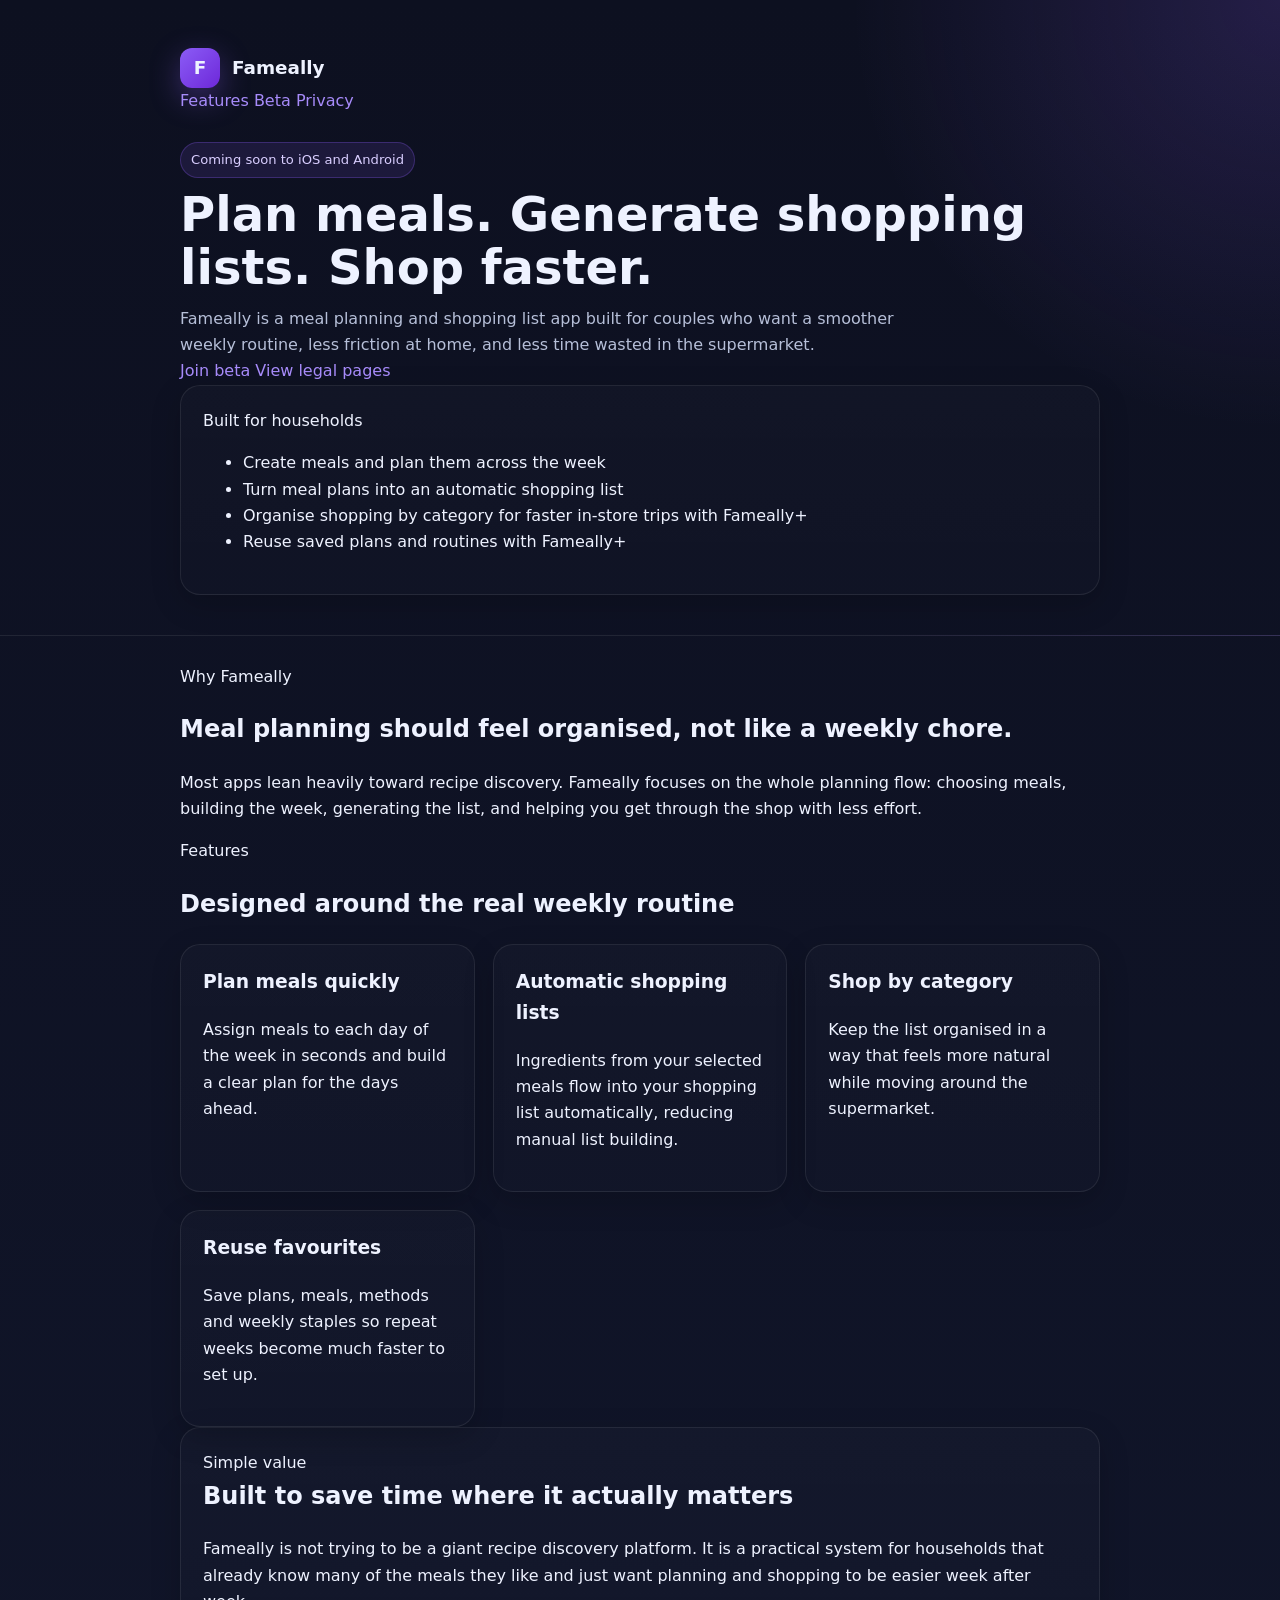
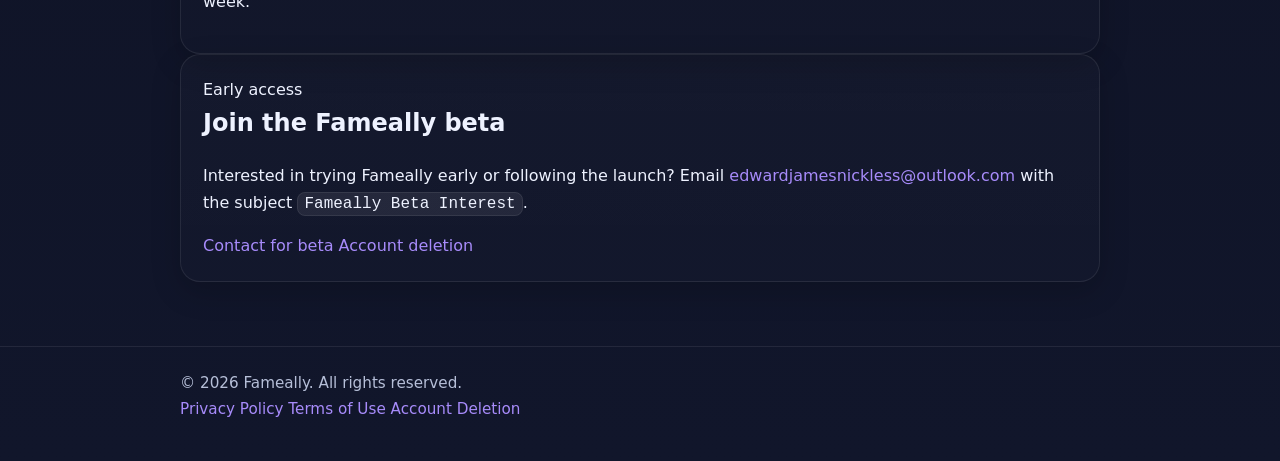
==== index.html @ dfe27e20 "Update index.html Improve SEO" ====
<!doctype html>
<html lang="en-GB">
    <head>
        <meta charset="UTF-8" />
        <meta name="viewport" content="width=device-width, initial-scale=1.0" />
        <title>Fameally | Meal planning and shopping lists for all</title>
        <meta name="description"
            content="Fameally helps households plan meals and generate organised shopping lists automatically. Spend less time planning and shopping.">
        <meta property="og:title" content="Fameally – Smart Meal Planning for Couples">
        <meta property="og:description" content="Plan meals faster and generate organised shopping lists automatically.">
        <meta property="og:url" content="https://fameally.com">
        <meta property="og:type" content="website">
        <link rel="stylesheet" href="styles.css" />
    </head>
    <body>
        <header class="site-header home-header">
            <div class="container">
                <nav class="topbar" aria-label="Primary">
                    <div class="brand">
                        <div class="brand-mark">F</div>
                        <span>Fameally</span>
                    </div>
                    <div class="nav-links">
                        <a href="#features">Features</a>
                        <a href="#beta">Beta</a>
                        <a href="privacy-policy.html">Privacy</a>
                    </div>
                </nav>

                <section class="hero hero-home">
                    <div class="hero-copy">
                        <span class="badge"
                            >Coming soon to iOS and Android</span
                        >
                        <h1>
                            Plan meals. Generate shopping lists. Shop faster.
                        </h1>
                        <p class="hero-lead">
                            Fameally is a meal planning and shopping list app
                            built for couples who want a smoother weekly
                            routine, less friction at home, and less time wasted
                            in the supermarket.
                        </p>
                        <div class="hero-actions">
                            <a class="button button-primary" href="#beta"
                                >Join beta</a
                            >
                            <a
                                class="button button-secondary"
                                href="privacy-policy.html"
                                >View legal pages</a
                            >
                        </div>
                    </div>

                    <div
                        class="hero-panel card preview-card"
                        aria-label="App preview summary"
                    >
                        <div class="preview-pill">Built for households</div>
                        <ul class="preview-list">
                            <li>Create meals and plan them across the week</li>
                            <li>
                                Turn meal plans into an automatic shopping list
                            </li>
                            <li>
                                Organise shopping by category for faster
                                in-store trips with Fameally+
                            </li>
                            <li>
                                Reuse saved plans and routines with Fameally+
                            </li>
                        </ul>
                    </div>
                </section>
            </div>
        </header>

        <main>
            <section class="section">
                <div class="container two-col problem-section">
                    <div>
                        <span class="section-label">Why Fameally</span>
                        <h2>
                            Meal planning should feel organised, not like a
                            weekly chore.
                        </h2>
                    </div>
                    <p class="section-copy">
                        Most apps lean heavily toward recipe discovery. Fameally
                        focuses on the whole planning flow: choosing meals,
                        building the week, generating the list, and helping you
                        get through the shop with less effort.
                    </p>
                </div>
            </section>

            <section class="section" id="features">
                <div class="container">
                    <div class="section-heading">
                        <span class="section-label">Features</span>
                        <h2>Designed around the real weekly routine</h2>
                    </div>

                    <div class="grid feature-grid">
                        <section class="card feature-card">
                            <h3>Plan meals quickly</h3>
                            <p>
                                Assign meals to each day of the week in seconds
                                and build a clear plan for the days ahead.
                            </p>
                        </section>

                        <section class="card feature-card">
                            <h3>Automatic shopping lists</h3>
                            <p>
                                Ingredients from your selected meals flow into
                                your shopping list automatically, reducing
                                manual list building.
                            </p>
                        </section>

                        <section class="card feature-card">
                            <h3>Shop by category</h3>
                            <p>
                                Keep the list organised in a way that feels more
                                natural while moving around the supermarket.
                            </p>
                        </section>

                        <section class="card feature-card">
                            <h3>Reuse favourites</h3>
                            <p>
                                Save plans, meals, methods and weekly staples so
                                repeat weeks become much faster to set up.
                            </p>
                        </section>
                    </div>
                </div>
            </section>

            <section class="section">
                <div class="container card trust-card">
                    <div class="two-col trust-grid">
                        <div>
                            <span class="section-label">Simple value</span>
                            <h2>
                                Built to save time where it actually matters
                            </h2>
                        </div>
                        <div>
                            <p>
                                Fameally is not trying to be a giant recipe
                                discovery platform. It is a practical system for
                                households that already know many of the meals
                                they like and just want planning and shopping to
                                be easier week after week.
                            </p>
                        </div>
                    </div>
                </div>
            </section>

            <section class="section" id="beta">
                <div class="container">
                    <div class="card cta-card">
                        <span class="section-label">Early access</span>
                        <h2>Join the Fameally beta</h2>
                        <p>
                            Interested in trying Fameally early or following the
                            launch? Email
                            <a
                                href="mailto:edwardjamesnickless@outlook.com?subject=Fameally%20Beta%20Interest"
                                >edwardjamesnickless@outlook.com</a
                            >
                            with the subject
                            <span class="code">Fameally Beta Interest</span>.
                        </p>
                        <div class="hero-actions">
                            <a
                                class="button button-primary"
                                href="mailto:edwardjamesnickless@outlook.com?subject=Fameally%20Beta%20Interest"
                                >Contact for beta</a
                            >
                            <a
                                class="button button-secondary"
                                href="account-deletion.html"
                                >Account deletion</a
                            >
                        </div>
                    </div>
                </div>
            </section>
        </main>

        <footer>
            <div class="container footer-grid small">
                <div>© 2026 Fameally. All rights reserved.</div>
                <div class="footer-links">
                    <a href="privacy-policy.html">Privacy Policy</a>
                    <a href="terms.html">Terms of Use</a>
                    <a href="account-deletion.html">Account Deletion</a>
                </div>
            </div>
        </footer>
    </body>
</html>
---- styles.css ----
:root {
  --bg: #0f1220;
  --card: #171b2e;
  --card-2: #1f2540;
  --text: #eef2ff;
  --muted: #b6bfd8;
  --accent: #8b5cf6;
  --accent-2: #a78bfa;
  --border: rgba(255,255,255,0.08);
  --max: 920px;
}
* { box-sizing: border-box; }
body {
  margin: 0;
  font-family: Inter, ui-sans-serif, system-ui, -apple-system, BlinkMacSystemFont, "Segoe UI", sans-serif;
  background: linear-gradient(180deg, #0d1020 0%, #11162b 100%);
  color: var(--text);
  line-height: 1.65;
}
a { color: var(--accent-2); text-decoration: none; }
a:hover { text-decoration: underline; }
.container { width: min(calc(100% - 32px), var(--max)); margin: 0 auto; }
header {
  padding: 48px 0 24px;
  border-bottom: 1px solid var(--border);
  background: radial-gradient(circle at top right, rgba(139,92,246,0.18), transparent 30%);
}
.brand {
  display: inline-flex; align-items: center; gap: 12px; font-weight: 700; font-size: 1.15rem;
}
.brand-mark {
  width: 40px; height: 40px; border-radius: 12px;
  background: linear-gradient(135deg, var(--accent), #6d28d9);
  display: grid; place-items: center; box-shadow: 0 10px 30px rgba(139,92,246,0.35);
}
.hero {
  padding: 28px 0 16px;
}
.hero h1 { font-size: clamp(2rem, 4vw, 3rem); line-height: 1.1; margin: 0 0 12px; }
.hero p { color: var(--muted); max-width: 760px; margin: 0; }
main { padding: 28px 0 64px; }
.grid {
  display: grid; grid-template-columns: repeat(auto-fit, minmax(240px, 1fr)); gap: 18px;
}
.card {
  background: linear-gradient(180deg, rgba(255,255,255,0.02), rgba(255,255,255,0.01));
  border: 1px solid var(--border);
  border-radius: 20px;
  padding: 22px;
  box-shadow: 0 10px 30px rgba(0,0,0,0.18);
}
.card h2, .card h3 { margin-top: 0; }
.badge {
  display: inline-block; padding: 6px 10px; border-radius: 999px; background: rgba(139,92,246,0.12);
  color: #d9ceff; border: 1px solid rgba(139,92,246,0.28); font-size: 0.82rem; margin-bottom: 10px;
}
.doc {
  background: rgba(255,255,255,0.025);
  border: 1px solid var(--border);
  border-radius: 24px;
  padding: 28px;
}
.doc h1 { margin-top: 0; font-size: clamp(1.7rem, 3vw, 2.4rem); }
.doc h2 { margin-top: 32px; font-size: 1.2rem; }
.doc ul { padding-left: 22px; }
.notice {
  background: rgba(251,191,36,0.12); color: #fef3c7; border: 1px solid rgba(251,191,36,0.24);
  border-radius: 16px; padding: 14px 16px; margin: 0 0 20px;
}
footer {
  border-top: 1px solid var(--border); padding: 24px 0 40px; color: var(--muted);
}
.small { font-size: 0.95rem; color: var(--muted); }
.code {
  font-family: ui-monospace, SFMono-Regular, Menlo, Consolas, monospace;
  background: rgba(255,255,255,0.07); border: 1px solid var(--border); padding: 2px 6px; border-radius: 8px;
}
@media (max-width: 700px) {
  header { padding-top: 28px; }
  .doc, .card { padding: 20px; border-radius: 18px; }
}
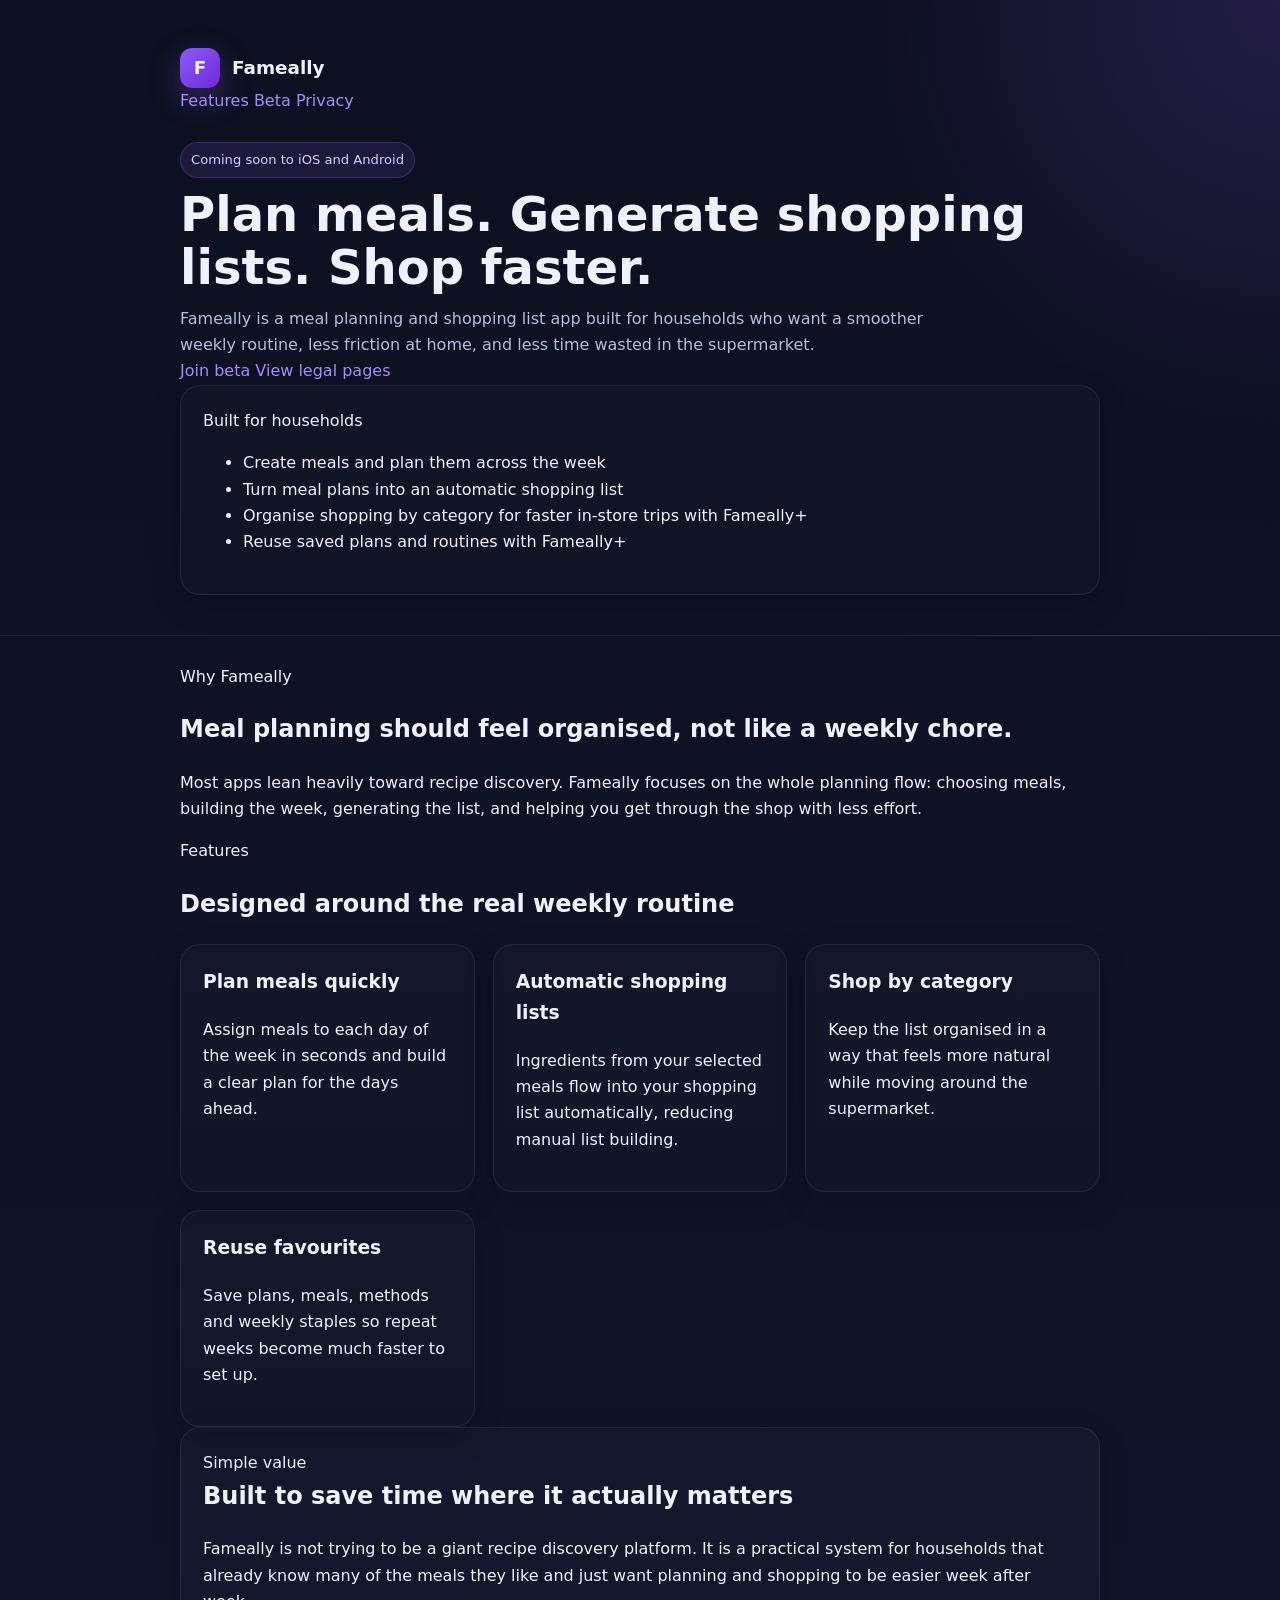
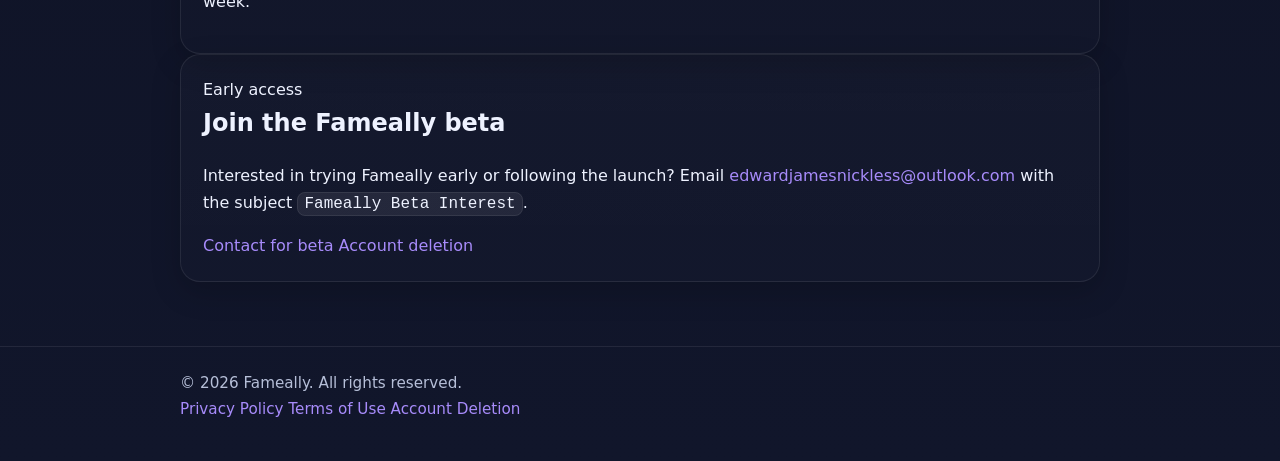
==== commit cbc55930: "Update index.html changed "couples" to "households"" ====
--- a/index.html
+++ b/index.html
@@ -3,10 +3,10 @@
     <head>
         <meta charset="UTF-8" />
         <meta name="viewport" content="width=device-width, initial-scale=1.0" />
-        <title>Fameally | Meal planning and shopping lists for all</title>
+        <title>Fameally | Meal planning and shopping lists for households</title>
         <meta name="description"
             content="Fameally helps households plan meals and generate organised shopping lists automatically. Spend less time planning and shopping.">
-        <meta property="og:title" content="Fameally – Smart Meal Planning for Couples">
+        <meta property="og:title" content="Fameally – Smart Meal Planning for Households">
         <meta property="og:description" content="Plan meals faster and generate organised shopping lists automatically.">
         <meta property="og:url" content="https://fameally.com">
         <meta property="og:type" content="website">
@@ -37,7 +37,7 @@
                         </h1>
                         <p class="hero-lead">
                             Fameally is a meal planning and shopping list app
-                            built for couples who want a smoother weekly
+                            built for households who want a smoother weekly
                             routine, less friction at home, and less time wasted
                             in the supermarket.
                         </p>
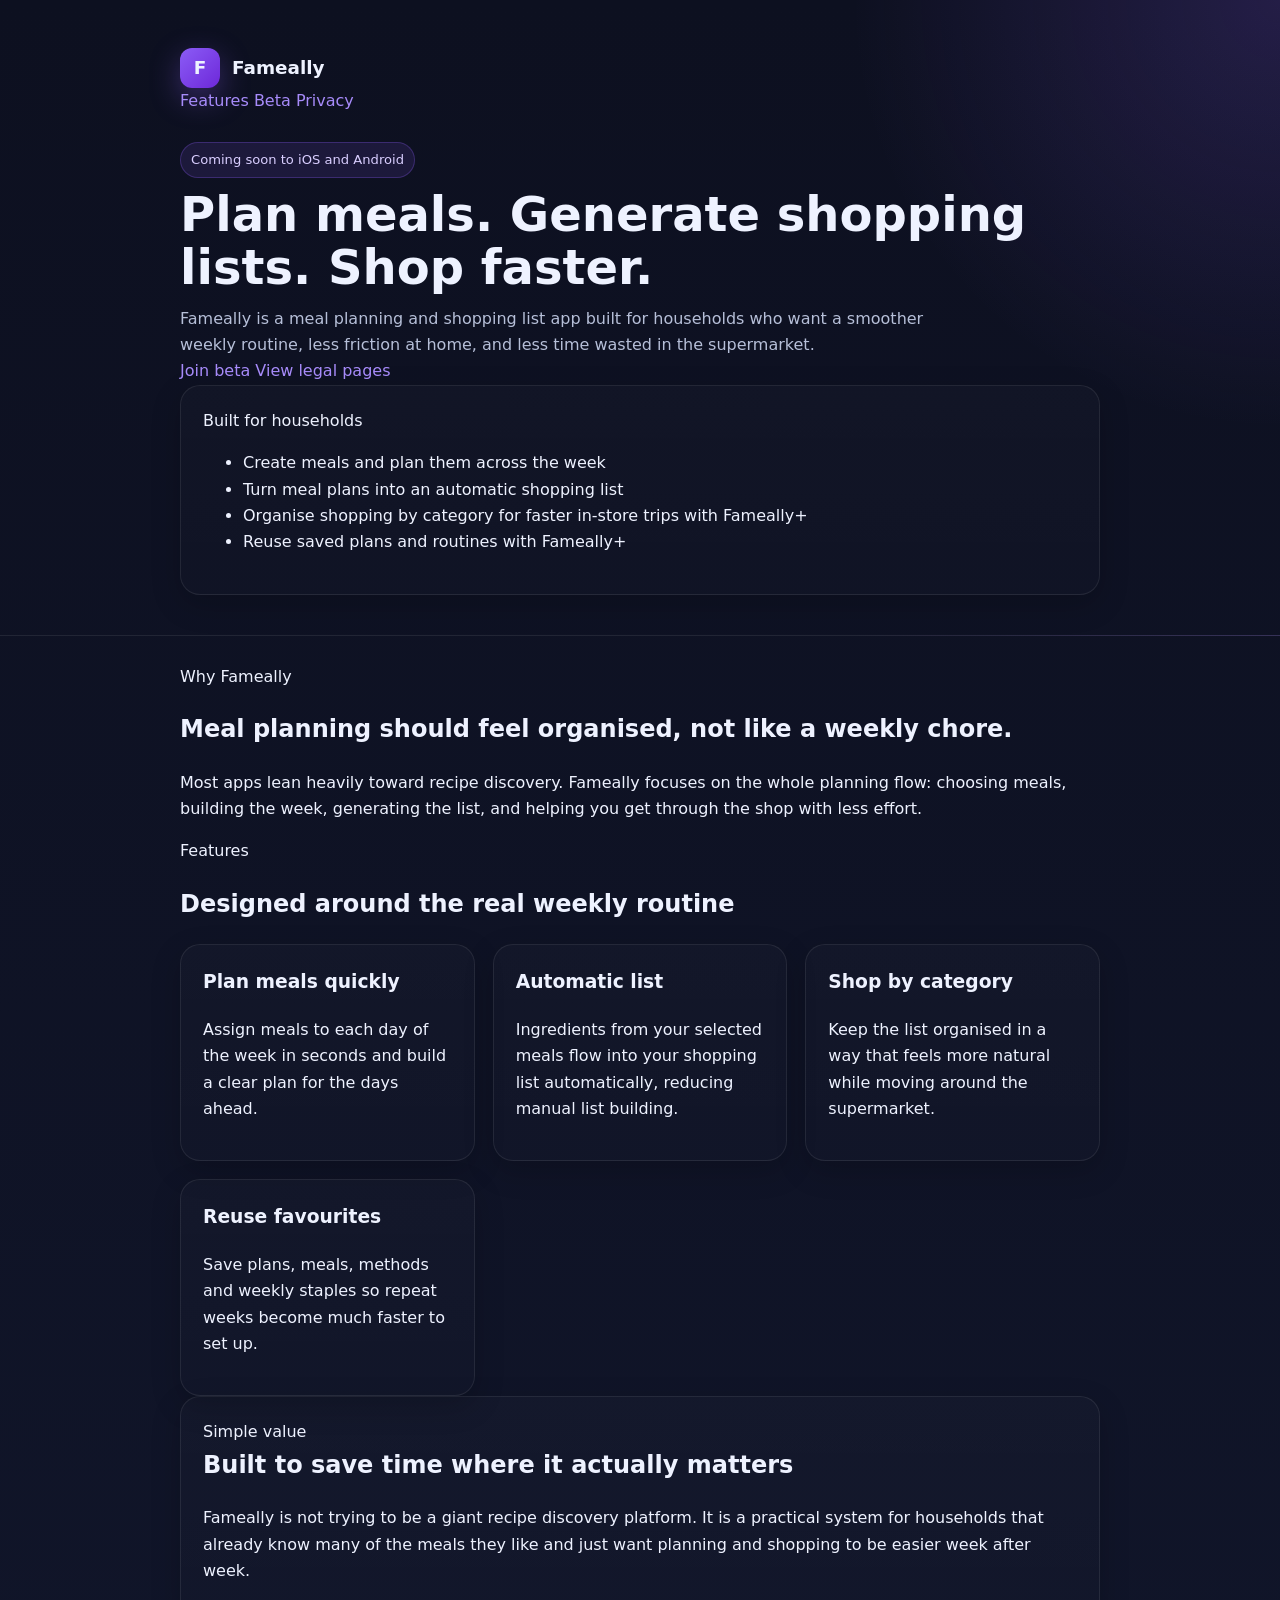
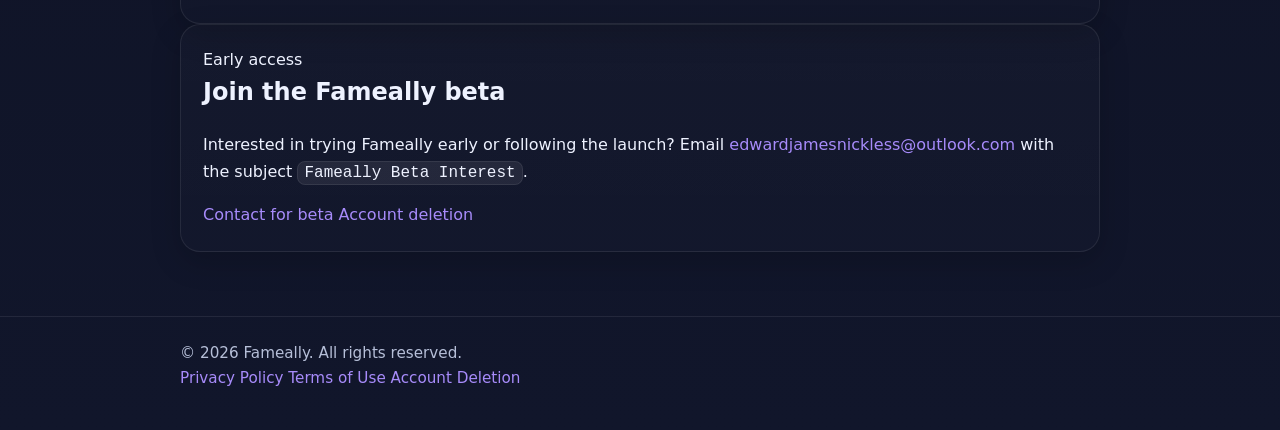
==== commit 85fd3f8d: "Update index.html" ====
--- a/index.html
+++ b/index.html
@@ -87,6 +87,8 @@
                         </h2>
                     </div>
                     <p class="section-copy">
+                        <p></p>
+                        <p></p>
                         Most apps lean heavily toward recipe discovery. Fameally
                         focuses on the whole planning flow: choosing meals,
                         building the week, generating the list, and helping you
@@ -112,7 +114,7 @@
                         </section>
 
                         <section class="card feature-card">
-                            <h3>Automatic shopping lists</h3>
+                            <h3>Automatic list</h3>
                             <p>
                                 Ingredients from your selected meals flow into
                                 your shopping list automatically, reducing
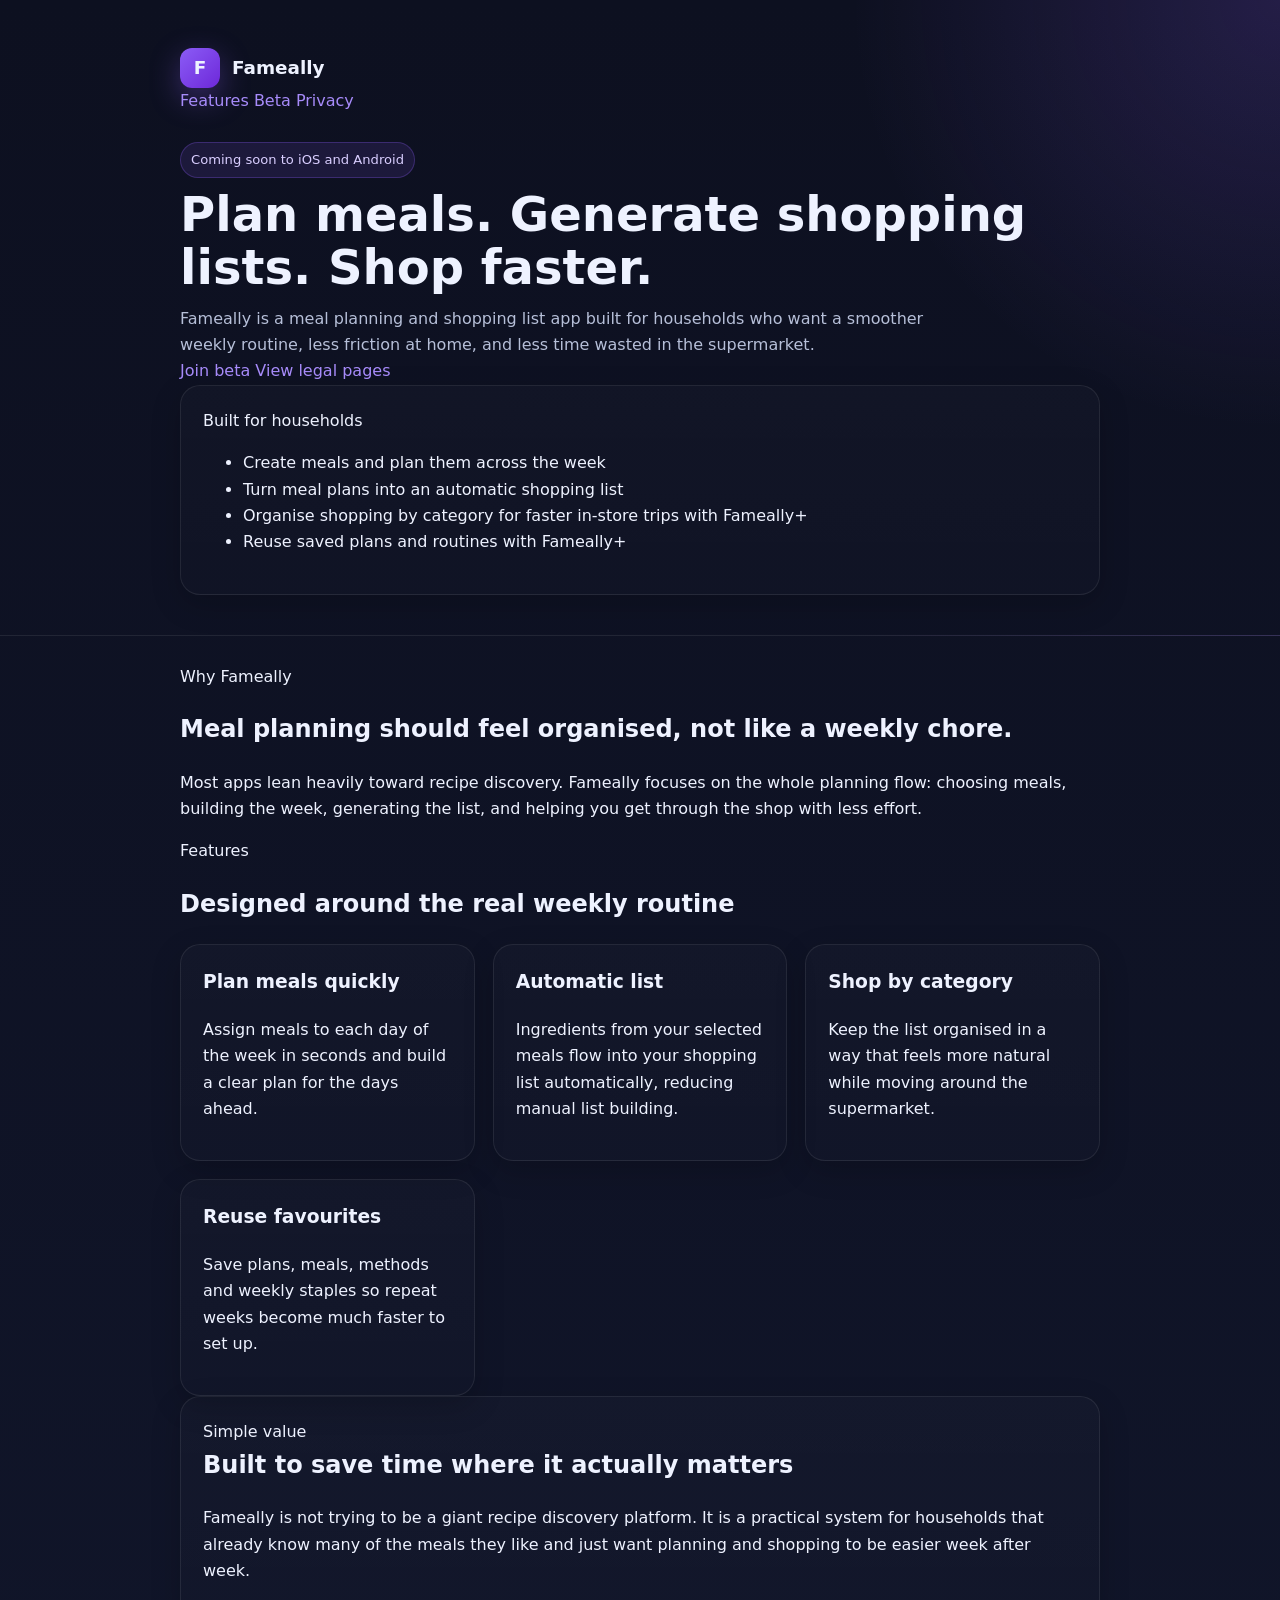
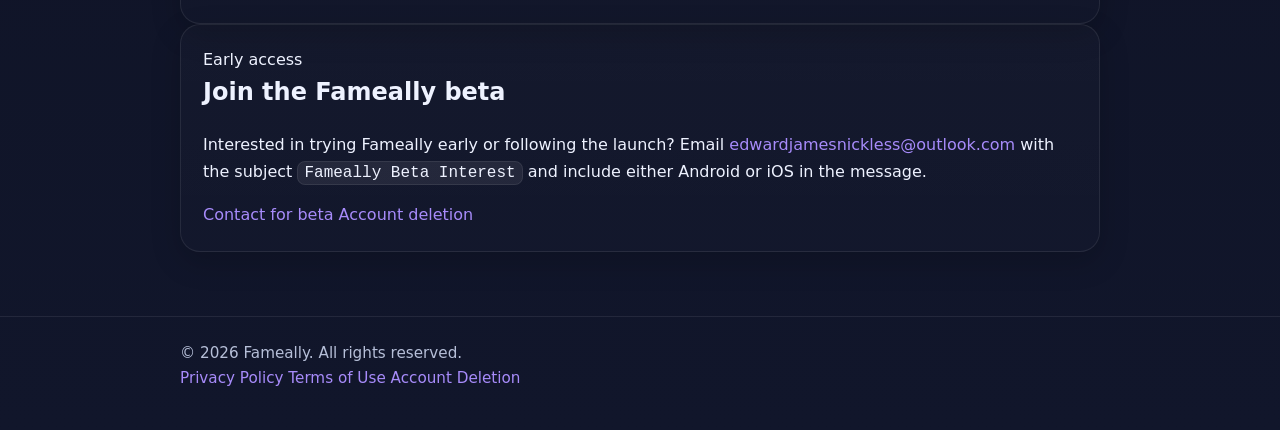
==== commit 6bb55f9d: "Update index.html" ====
--- a/index.html
+++ b/index.html
@@ -176,7 +176,8 @@
                                 >edwardjamesnickless@outlook.com</a
                             >
                             with the subject
-                            <span class="code">Fameally Beta Interest</span>.
+                            <span class="code">Fameally Beta Interest</span> and include either 
+                            Android or iOS in the message.
                         </p>
                         <div class="hero-actions">
                             <a
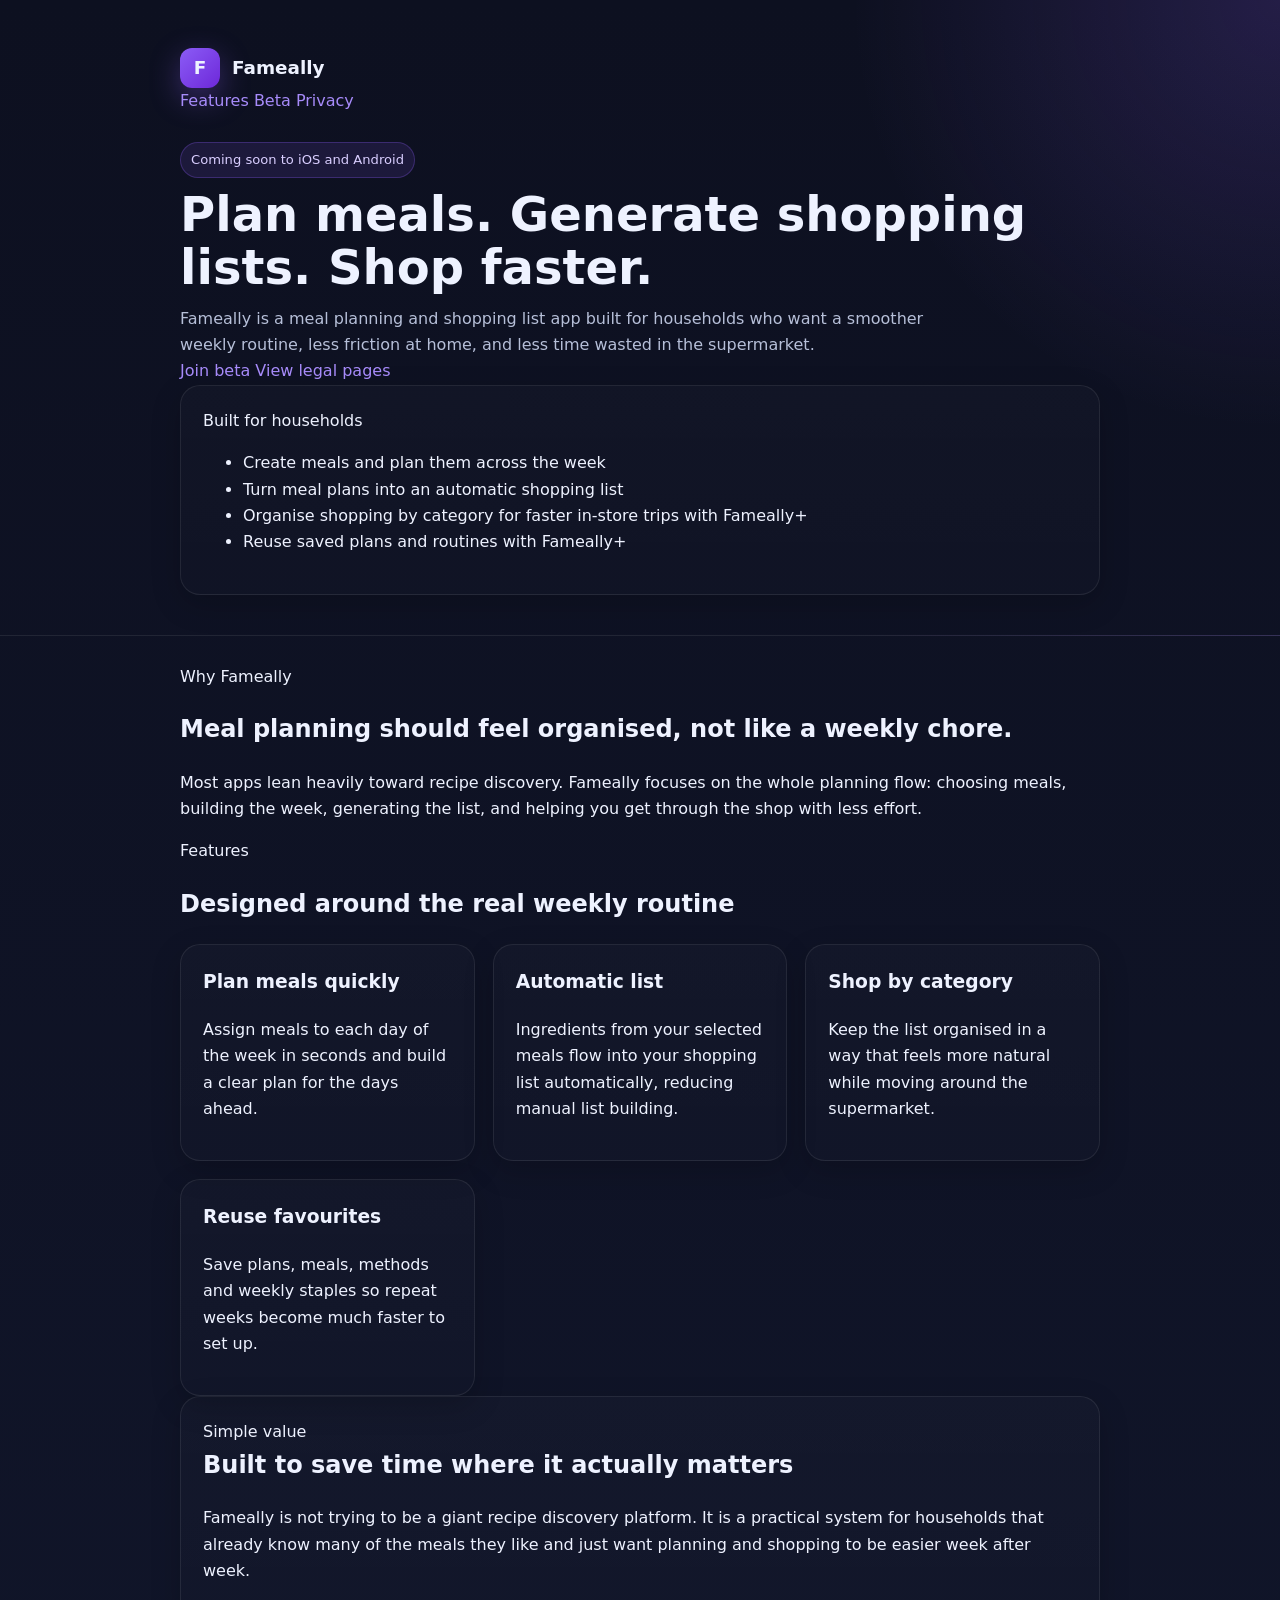
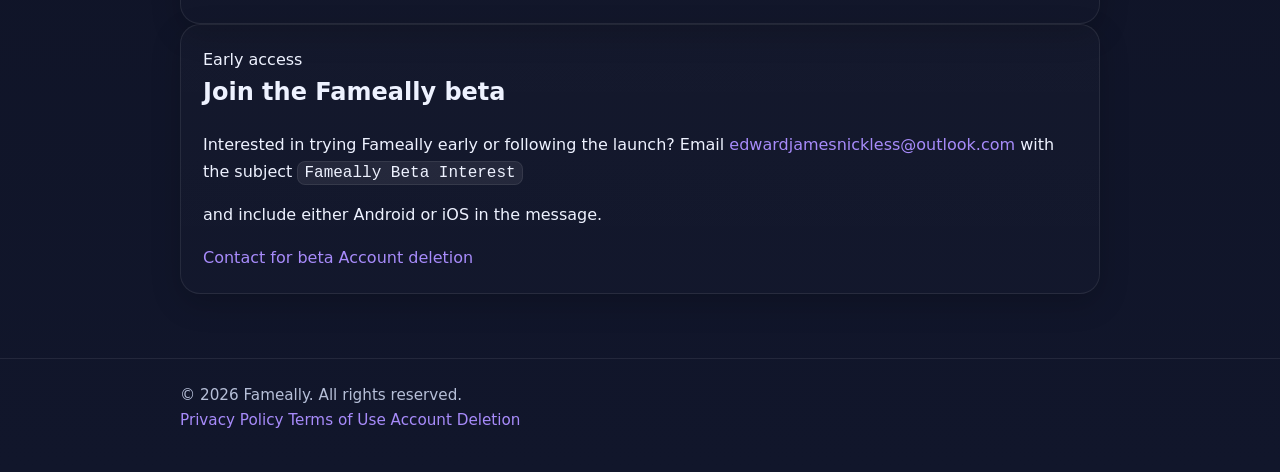
==== commit 4c191184: "Update index.html" ====
--- a/index.html
+++ b/index.html
@@ -176,8 +176,8 @@
                                 >edwardjamesnickless@outlook.com</a
                             >
                             with the subject
-                            <span class="code">Fameally Beta Interest</span> and include either 
-                            Android or iOS in the message.
+                            <span class="code">Fameally Beta Interest</span><p>and include either 
+                            Android or iOS in the message.</p>
                         </p>
                         <div class="hero-actions">
                             <a
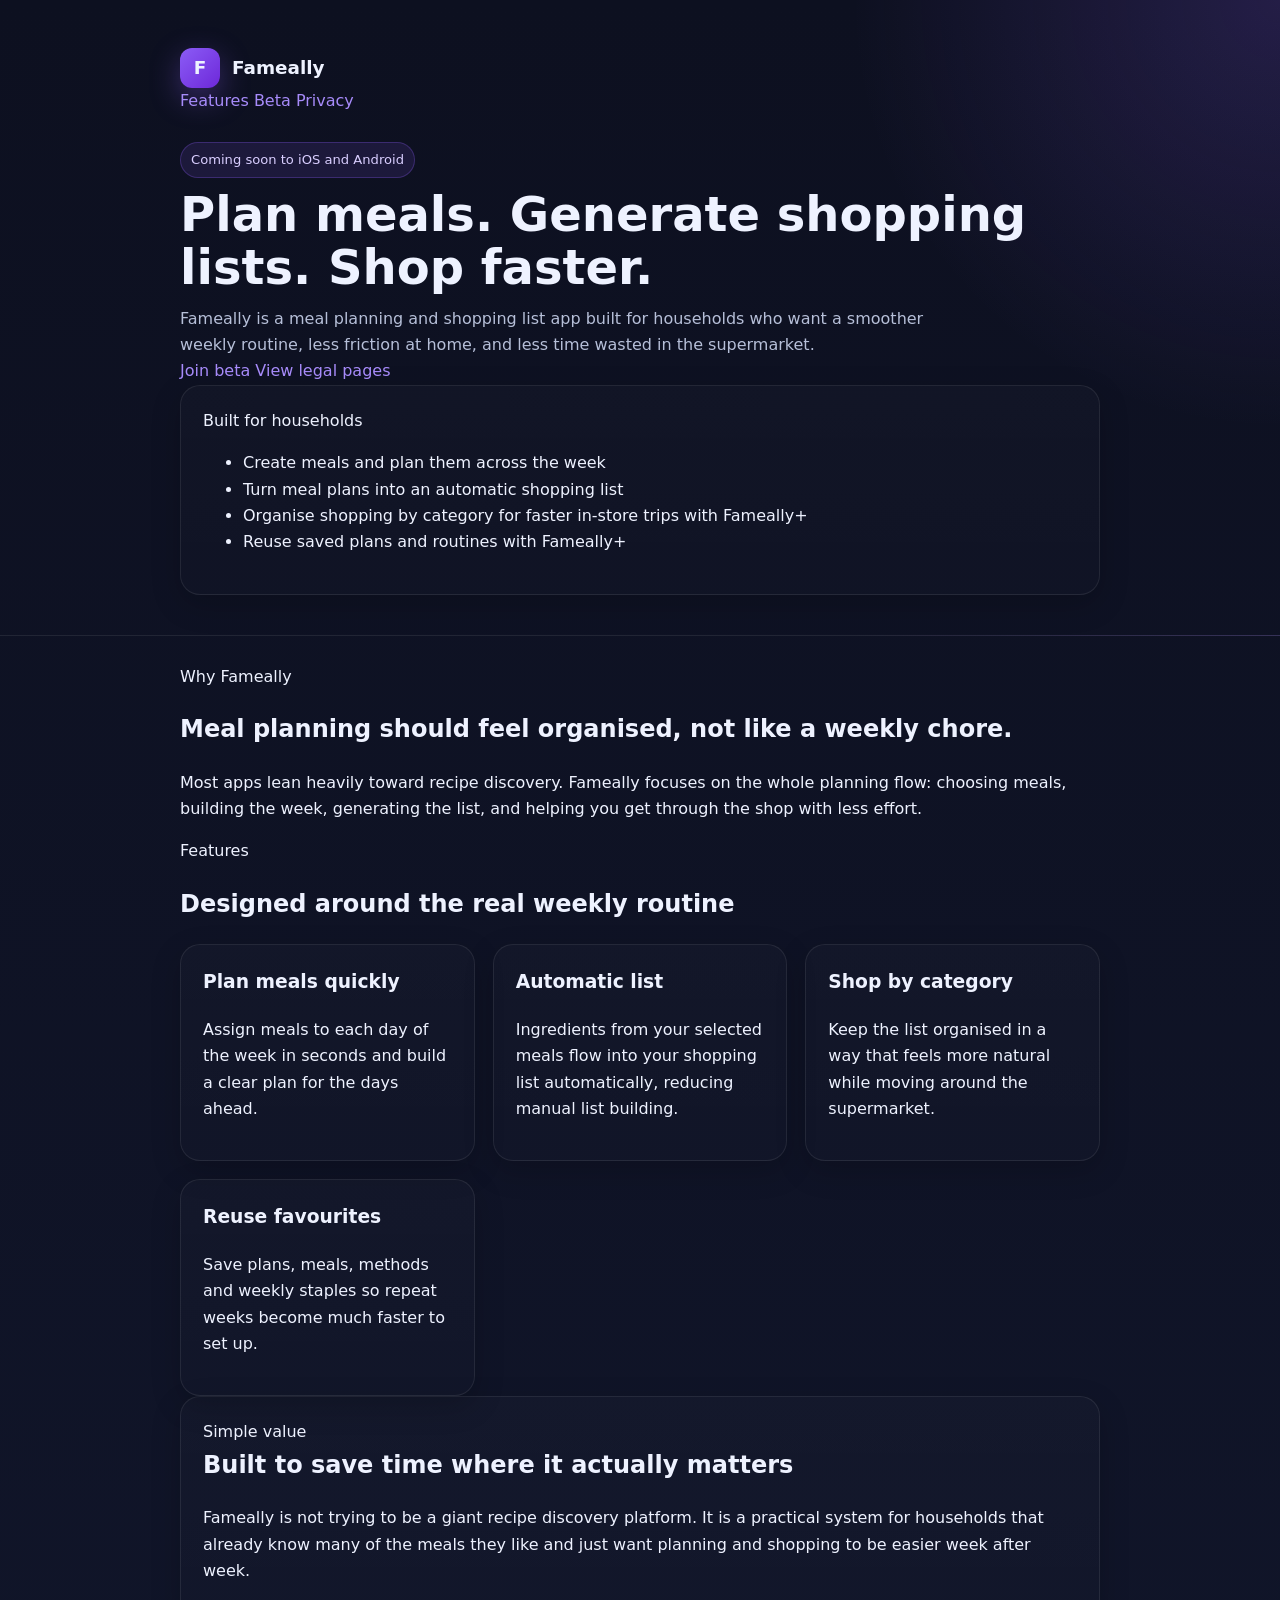
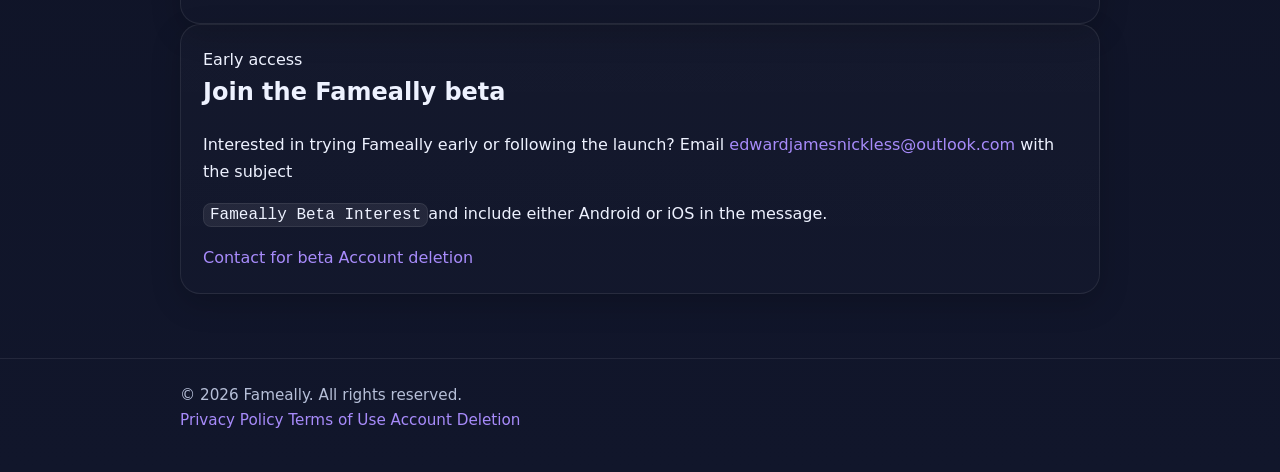
==== commit fe28388a: "Update index.html" ====
--- a/index.html
+++ b/index.html
@@ -176,8 +176,10 @@
                                 >edwardjamesnickless@outlook.com</a
                             >
                             with the subject
-                            <span class="code">Fameally Beta Interest</span><p>and include either 
-                            Android or iOS in the message.</p>
+                            <p>
+                                <span class="code">Fameally Beta Interest</span>and include either 
+                                Android or iOS in the message.
+                            </p>
                         </p>
                         <div class="hero-actions">
                             <a
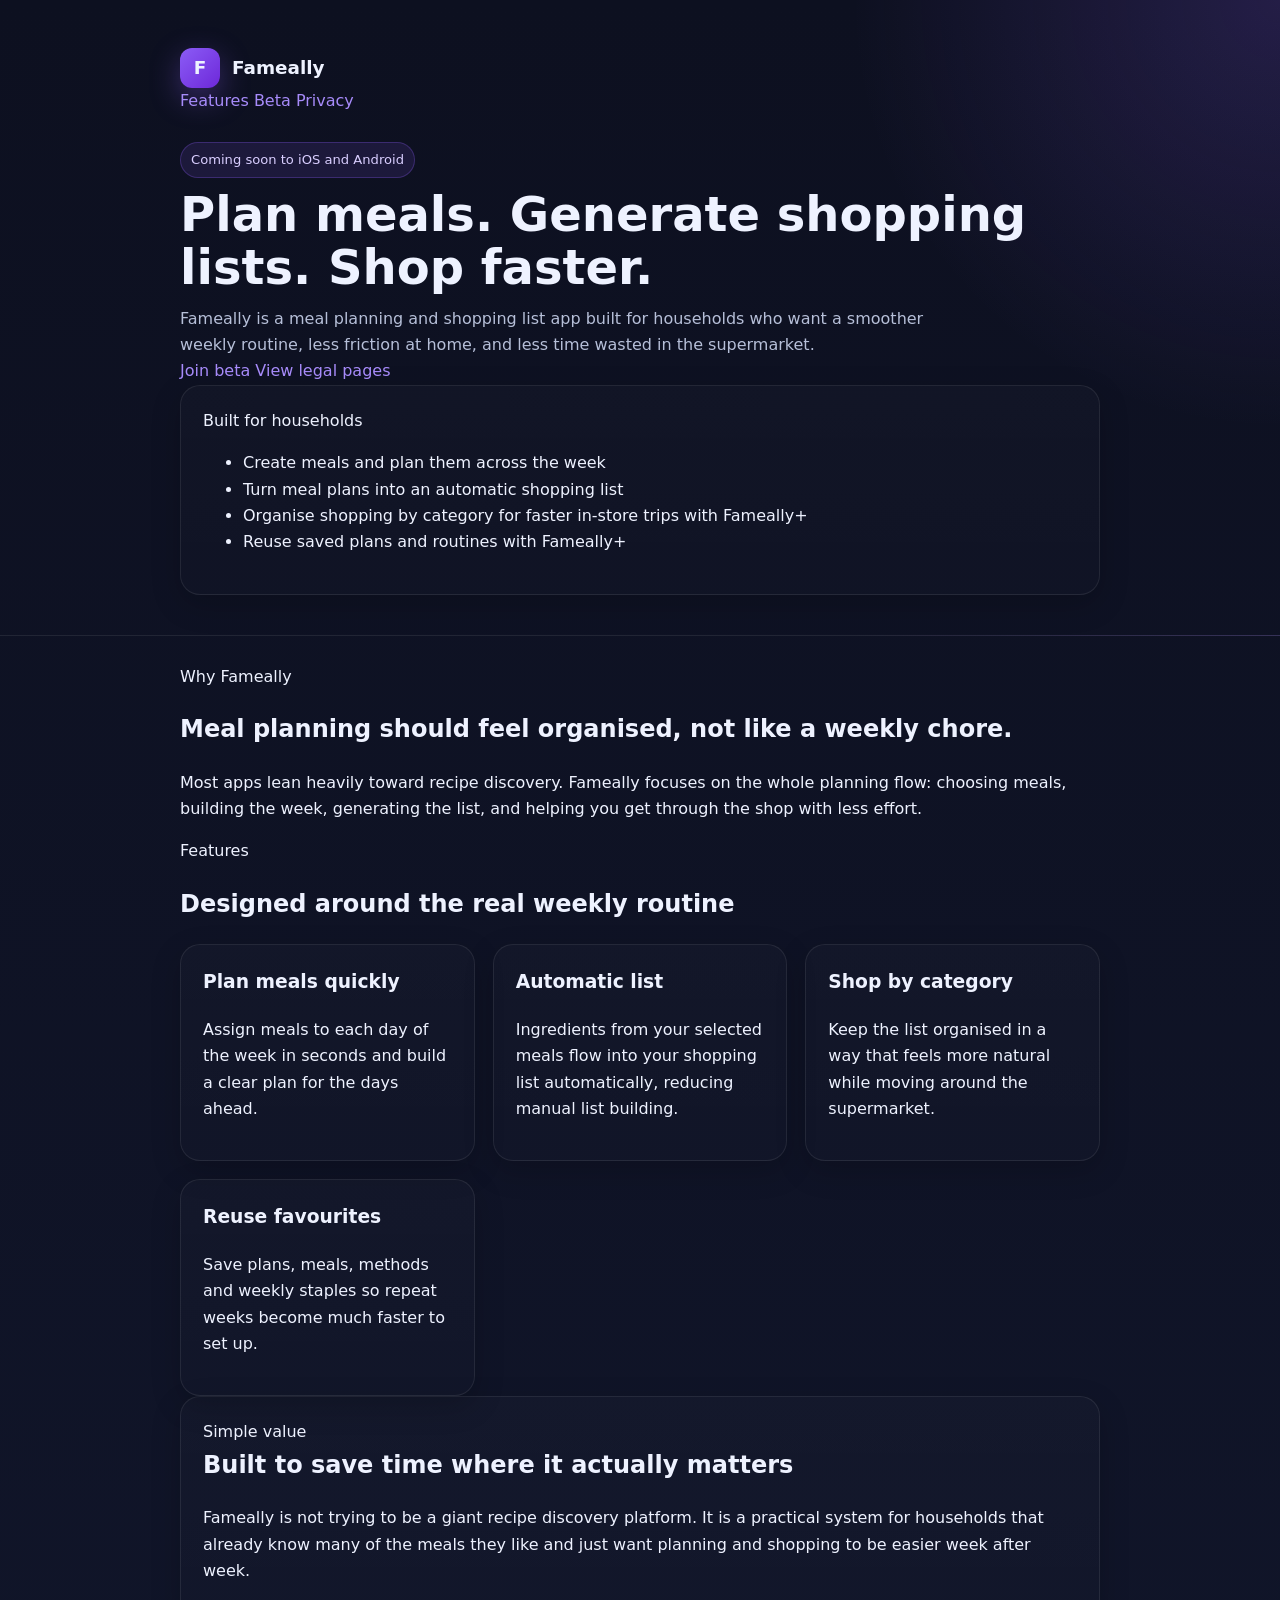
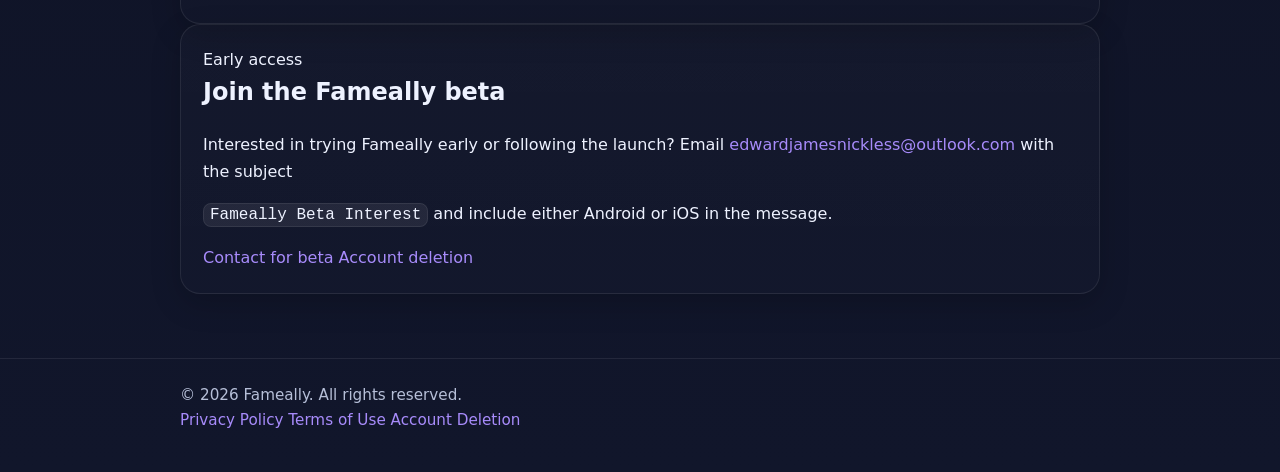
==== commit 84e972e9: "Update index.html" ====
--- a/index.html
+++ b/index.html
@@ -177,9 +177,9 @@
                             >
                             with the subject
                             <p>
-                                <span class="code">Fameally Beta Interest</span>and include either 
-                                Android or iOS in the message.
-                            </p>
+                            </p>
+                            <span class="code">Fameally Beta Interest</span> and include either 
+                            Android or iOS in the message.
                         </p>
                         <div class="hero-actions">
                             <a
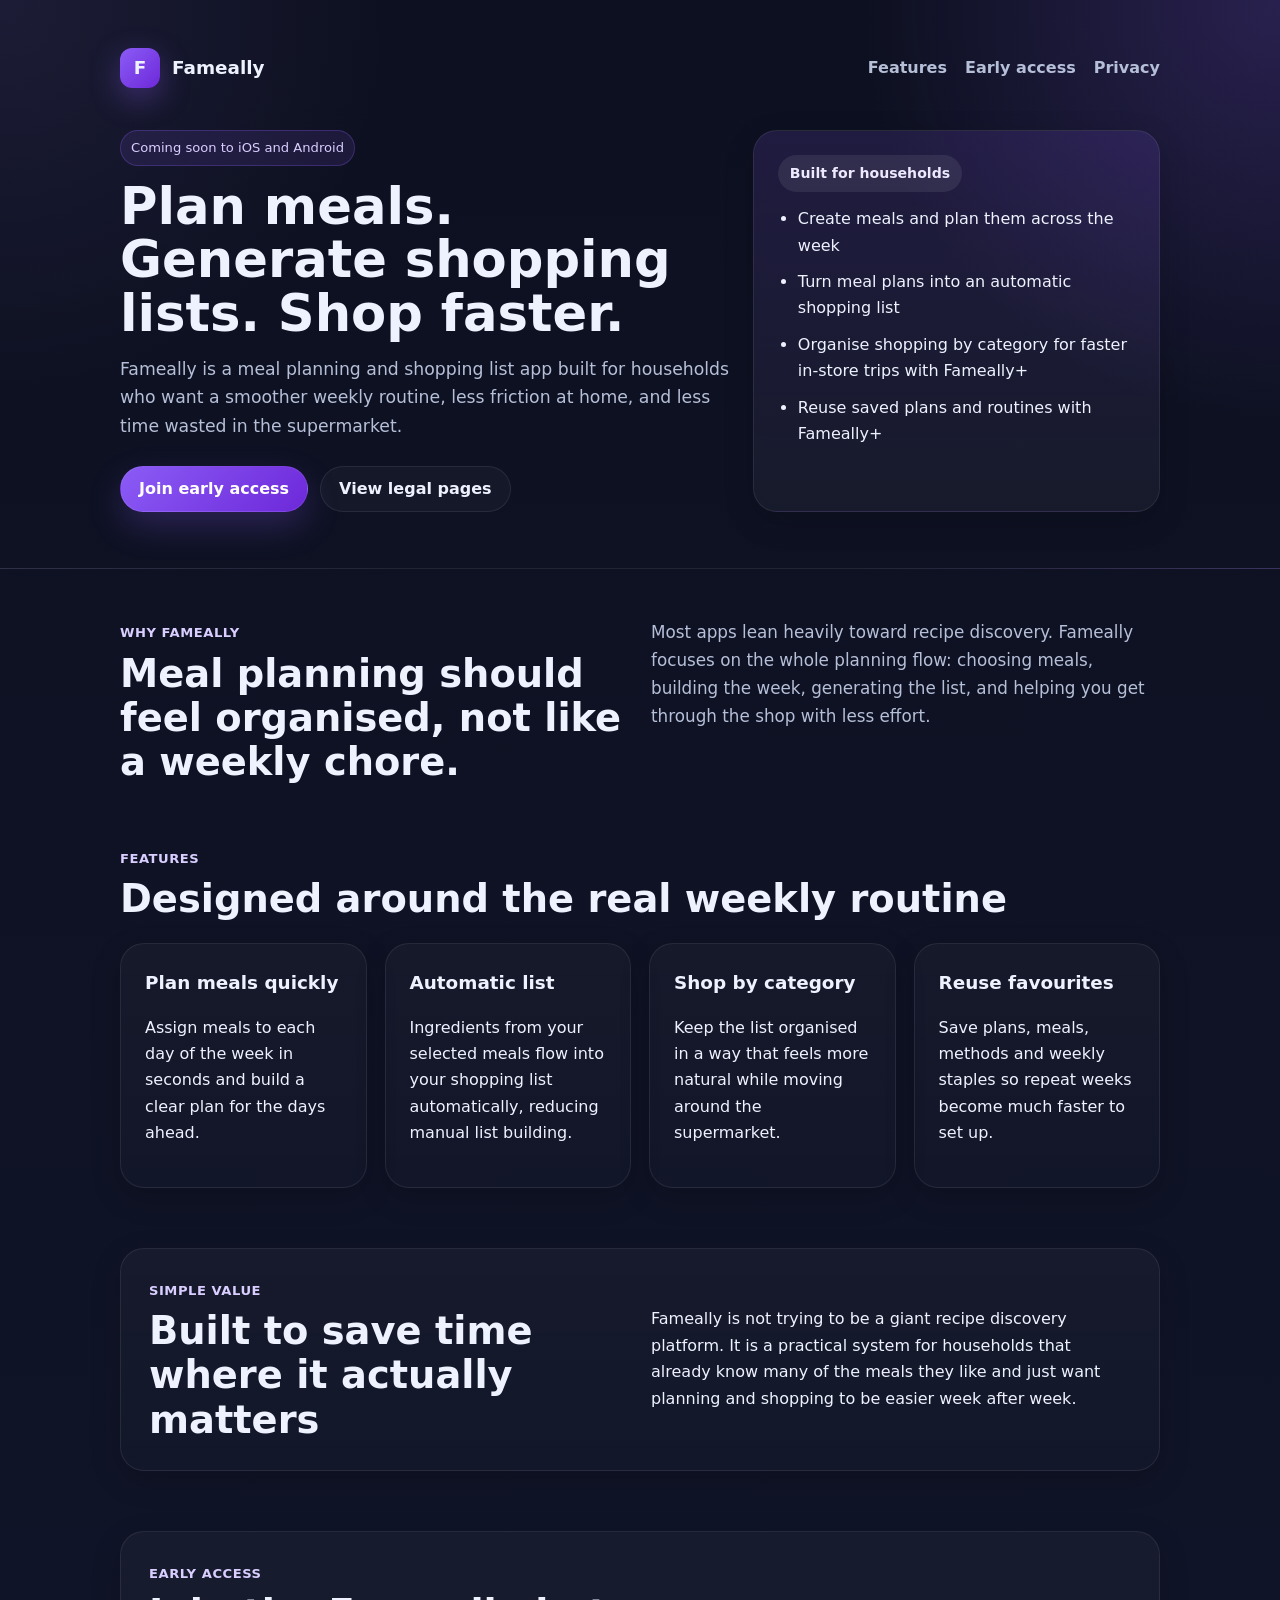
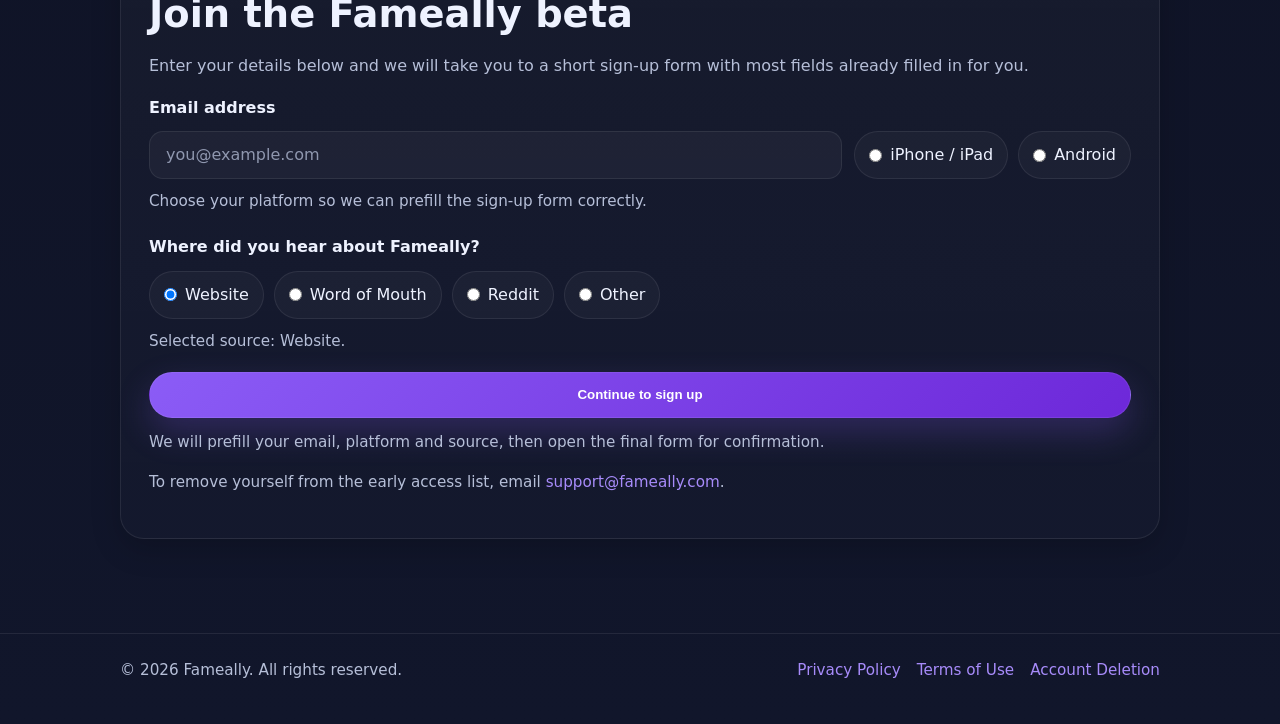
==== commit 2904a529: "Improved beta sign up section UI and UX" ====
--- a/index.html
+++ b/index.html
@@ -3,13 +3,23 @@
     <head>
         <meta charset="UTF-8" />
         <meta name="viewport" content="width=device-width, initial-scale=1.0" />
-        <title>Fameally | Meal planning and shopping lists for households</title>
-        <meta name="description"
-            content="Fameally helps households plan meals and generate organised shopping lists automatically. Spend less time planning and shopping.">
-        <meta property="og:title" content="Fameally – Smart Meal Planning for Households">
-        <meta property="og:description" content="Plan meals faster and generate organised shopping lists automatically.">
-        <meta property="og:url" content="https://fameally.com">
-        <meta property="og:type" content="website">
+        <title>
+            Fameally | Meal planning and shopping lists for households
+        </title>
+        <meta
+            name="description"
+            content="Fameally helps households plan meals and generate organised shopping lists automatically. Spend less time planning and shopping."
+        />
+        <meta
+            property="og:title"
+            content="Fameally – Smart Meal Planning for Households"
+        />
+        <meta
+            property="og:description"
+            content="Plan meals faster and generate organised shopping lists automatically."
+        />
+        <meta property="og:url" content="https://fameally.com" />
+        <meta property="og:type" content="website" />
         <link rel="stylesheet" href="styles.css" />
     </head>
     <body>
@@ -22,7 +32,7 @@
                     </div>
                     <div class="nav-links">
                         <a href="#features">Features</a>
-                        <a href="#beta">Beta</a>
+                        <a href="#beta">Early access</a>
                         <a href="privacy-policy.html">Privacy</a>
                     </div>
                 </nav>
@@ -43,7 +53,7 @@
                         </p>
                         <div class="hero-actions">
                             <a class="button button-primary" href="#beta"
-                                >Join beta</a
+                                >Join early access</a
                             >
                             <a
                                 class="button button-secondary"
@@ -87,8 +97,6 @@
                         </h2>
                     </div>
                     <p class="section-copy">
-                        <p></p>
-                        <p></p>
                         Most apps lean heavily toward recipe discovery. Fameally
                         focuses on the whole planning flow: choosing meals,
                         building the week, generating the list, and helping you
@@ -165,34 +173,170 @@
 
             <section class="section" id="beta">
                 <div class="container">
-                    <div class="card cta-card">
+                    <div class="card cta-card signup-card">
                         <span class="section-label">Early access</span>
                         <h2>Join the Fameally beta</h2>
-                        <p>
-                            Interested in trying Fameally early or following the
-                            launch? Email
-                            <a
-                                href="mailto:edwardjamesnickless@outlook.com?subject=Fameally%20Beta%20Interest"
-                                >edwardjamesnickless@outlook.com</a
+                        <p class="signup-intro">
+                            Enter your details below and we will take you to a
+                            short sign-up form with most fields already filled
+                            in for you.
+                        </p>
+
+                        <form
+                            id="beta-prefill-form"
+                            class="signup-form"
+                            novalidate
+                        >
+                            <label class="signup-label" for="beta-email"
+                                >Email address</label
                             >
-                            with the subject
-                            <p>
-                            </p>
-                            <span class="code">Fameally Beta Interest</span> and include either 
-                            Android or iOS in the message.
-                        </p>
-                        <div class="hero-actions">
-                            <a
-                                class="button button-primary"
-                                href="mailto:edwardjamesnickless@outlook.com?subject=Fameally%20Beta%20Interest"
-                                >Contact for beta</a
-                            >
-                            <a
-                                class="button button-secondary"
-                                href="account-deletion.html"
-                                >Account deletion</a
-                            >
-                        </div>
+
+                            <div class="signup-row signup-row-top">
+                                <input
+                                    id="beta-email"
+                                    class="signup-input"
+                                    type="email"
+                                    name="email"
+                                    placeholder="you@example.com"
+                                    autocomplete="email"
+                                    required
+                                />
+
+                                <fieldset
+                                    class="platform-picker platform-picker-inline"
+                                    id="platform-picker"
+                                >
+                                    <legend class="sr-only">
+                                        Choose your platform
+                                    </legend>
+
+                                    <label class="platform-option">
+                                        <input
+                                            type="radio"
+                                            name="platform_choice"
+                                            value="ios"
+                                        />
+                                        <span>iPhone / iPad</span>
+                                    </label>
+
+                                    <label class="platform-option">
+                                        <input
+                                            type="radio"
+                                            name="platform_choice"
+                                            value="android"
+                                        />
+                                        <span>Android</span>
+                                    </label>
+                                </fieldset>
+                            </div>
+
+                            <div
+                                class="platform-status"
+                                id="platform-status"
+                                aria-live="polite"
+                            ></div>
+
+                            <div class="signup-source-block">
+                                <span class="signup-label">
+                                    Where did you hear about Fameally?
+                                </span>
+
+                                <fieldset
+                                    class="source-picker source-picker-inline"
+                                    id="source-picker"
+                                >
+                                    <legend class="sr-only">
+                                        Where did you hear about Fameally?
+                                    </legend>
+
+                                    <label class="source-option">
+                                        <input
+                                            type="radio"
+                                            name="source_choice"
+                                            value="Website"
+                                        />
+                                        <span>Website</span>
+                                    </label>
+
+                                    <label class="source-option">
+                                        <input
+                                            type="radio"
+                                            name="source_choice"
+                                            value="Word of Mouth"
+                                        />
+                                        <span>Word of Mouth</span>
+                                    </label>
+
+                                    <label class="source-option">
+                                        <input
+                                            type="radio"
+                                            name="source_choice"
+                                            value="Reddit"
+                                        />
+                                        <span>Reddit</span>
+                                    </label>
+
+                                    <label class="source-option">
+                                        <input
+                                            type="radio"
+                                            name="source_choice"
+                                            value="Other"
+                                        />
+                                        <span>Other</span>
+                                    </label>
+                                </fieldset>
+
+                                <div
+                                    class="source-other-wrap"
+                                    id="source-other-wrap"
+                                    hidden
+                                >
+                                    <label
+                                        class="signup-label sr-only"
+                                        for="source-other"
+                                    >
+                                        Please specify where you heard about
+                                        Fameally
+                                    </label>
+                                    <input
+                                        id="source-other"
+                                        class="signup-input source-other-input"
+                                        type="text"
+                                        name="source_other"
+                                        placeholder="Please specify"
+                                        autocomplete="off"
+                                    />
+                                </div>
+
+                                <div
+                                    class="platform-status"
+                                    id="source-status"
+                                    aria-live="polite"
+                                ></div>
+                            </div>
+
+                            <div class="signup-submit-row">
+                                <button
+                                    class="button button-primary signup-submit"
+                                    type="submit"
+                                >
+                                    Continue to sign up
+                                </button>
+                            </div>
+
+                            <p class="small signup-footnote">
+                                We will prefill your email, platform and source,
+                                then open the final form for confirmation.
+                            </p>
+
+                            <p class="small beta-removal-note">
+                                To remove yourself from the early access list,
+                                email
+                                <a href="mailto:support@fameally.com"
+                                    >support@fameally.com</a
+                                >.
+                            </p>
+                        </form>
                     </div>
                 </div>
             </section>
@@ -208,5 +352,172 @@
                 </div>
             </div>
         </footer>
+
+        <script>
+            (function () {
+                const form = document.getElementById("beta-prefill-form");
+                const platformStatus =
+                    document.getElementById("platform-status");
+                const sourceStatus = document.getElementById("source-status");
+                const emailInput = document.getElementById("beta-email");
+                const sourceOtherWrap =
+                    document.getElementById("source-other-wrap");
+                const sourceOtherInput =
+                    document.getElementById("source-other");
+
+                function detectPlatform() {
+                    const ua =
+                        navigator.userAgent ||
+                        navigator.vendor ||
+                        window.opera ||
+                        "";
+                    if (/android/i.test(ua)) return "android";
+                    if (/iPad|iPhone|iPod/i.test(ua)) return "ios";
+                    return "";
+                }
+
+                function getPlatformLabel(value) {
+                    return value === "ios" ? "iOS" : "Android";
+                }
+
+                function setPlatform(value, detected) {
+                    if (!value) {
+                        platformStatus.textContent =
+                            "Choose your platform so we can prefill the sign-up form correctly.";
+                        return;
+                    }
+
+                    const label = getPlatformLabel(value);
+                    platformStatus.textContent = detected
+                        ? "Detected platform: " +
+                          label +
+                          ". You can still change it if needed."
+                        : "Selected platform: " + label + ".";
+                }
+
+                function updateSourceUi() {
+                    const selectedSource = form.querySelector(
+                        'input[name="source_choice"]:checked',
+                    );
+
+                    if (!selectedSource) {
+                        sourceOtherWrap.hidden = true;
+                        sourceOtherInput.value = "";
+                        sourceStatus.textContent =
+                            "Choose where you heard about Fameally.";
+                        return;
+                    }
+
+                    if (selectedSource.value === "Other") {
+                        sourceOtherWrap.hidden = false;
+                        sourceStatus.textContent =
+                            "Please add a short description for Other.";
+                    } else {
+                        sourceOtherWrap.hidden = true;
+                        sourceOtherInput.value = "";
+                        sourceStatus.textContent =
+                            "Selected source: " + selectedSource.value + ".";
+                    }
+                }
+
+                const detected = detectPlatform();
+                if (detected) {
+                    const selected = form.querySelector(
+                        'input[name="platform_choice"][value="' +
+                            detected +
+                            '"]',
+                    );
+                    if (selected) selected.checked = true;
+                    setPlatform(detected, true);
+                } else {
+                    setPlatform("", false);
+                }
+
+                const defaultSource = form.querySelector(
+                    'input[name="source_choice"][value="Website"]',
+                );
+                if (defaultSource) defaultSource.checked = true;
+                updateSourceUi();
+
+                form.querySelectorAll('input[name="platform_choice"]').forEach(
+                    function (radio) {
+                        radio.addEventListener("change", function () {
+                            setPlatform(radio.value, false);
+                        });
+                    },
+                );
+
+                form.querySelectorAll('input[name="source_choice"]').forEach(
+                    function (radio) {
+                        radio.addEventListener("change", updateSourceUi);
+                    },
+                );
+
+                form.addEventListener("submit", function (event) {
+                    event.preventDefault();
+
+                    if (!emailInput.value.trim()) {
+                        emailInput.reportValidity();
+                        return;
+                    }
+
+                    const selectedPlatformRadio = form.querySelector(
+                        'input[name="platform_choice"]:checked',
+                    );
+                    if (!selectedPlatformRadio) {
+                        platformStatus.textContent =
+                            "Please choose iPhone / iPad or Android before continuing.";
+                        return;
+                    }
+
+                    const selectedSourceRadio = form.querySelector(
+                        'input[name="source_choice"]:checked',
+                    );
+                    if (!selectedSourceRadio) {
+                        sourceStatus.textContent =
+                            "Please choose where you heard about Fameally.";
+                        return;
+                    }
+
+                    const selectedSource = selectedSourceRadio.value;
+                    const otherText = sourceOtherInput.value.trim();
+
+                    if (selectedSource === "Other" && !otherText) {
+                        sourceOtherInput.reportValidity();
+                        sourceOtherInput.focus();
+                        sourceStatus.textContent =
+                            "Please specify where you heard about Fameally.";
+                        return;
+                    }
+
+                    const platformLabel = getPlatformLabel(
+                        selectedPlatformRadio.value,
+                    );
+
+                    const googleFormBase =
+                        "https://docs.google.com/forms/d/e/1FAIpQLSd9SMirpYHX884R0PvYW4J8nnygqXk6-GAl8uQQb8mfVcC_kg/viewform?usp=pp_url";
+
+                    const params = new URLSearchParams({
+                        "entry.823770980": platformLabel,
+                        "entry.1661981072": emailInput.value.trim(),
+                        "entry.356145364": "",
+                        "entry.1803207863":
+                            selectedSource === "Other"
+                                ? "__other_option__"
+                                : selectedSource,
+                    });
+
+                    if (selectedSource === "Other") {
+                        params.set(
+                            "entry.1803207863.other_option_response",
+                            otherText,
+                        );
+                    }
+
+                    window.location.href =
+                        googleFormBase + "&" + params.toString();
+                });
+            })();
+        </script>
     </body>
 </html>
--- a/styles.css
+++ b/styles.css
@@ -1,81 +1,558 @@
 :root {
-  --bg: #0f1220;
-  --card: #171b2e;
-  --card-2: #1f2540;
-  --text: #eef2ff;
-  --muted: #b6bfd8;
-  --accent: #8b5cf6;
-  --accent-2: #a78bfa;
-  --border: rgba(255,255,255,0.08);
-  --max: 920px;
-}
-* { box-sizing: border-box; }
+    --bg: #0f1220;
+    --bg-2: #11162b;
+    --card: #171b2e;
+    --card-2: #1f2540;
+    --text: #eef2ff;
+    --muted: #b6bfd8;
+    --accent: #8b5cf6;
+    --accent-2: #a78bfa;
+    --border: rgba(255, 255, 255, 0.08);
+    --max: 1040px;
+}
+
+* {
+    box-sizing: border-box;
+}
+
+html {
+    scroll-behavior: smooth;
+}
+
 body {
-  margin: 0;
-  font-family: Inter, ui-sans-serif, system-ui, -apple-system, BlinkMacSystemFont, "Segoe UI", sans-serif;
-  background: linear-gradient(180deg, #0d1020 0%, #11162b 100%);
-  color: var(--text);
-  line-height: 1.65;
-}
-a { color: var(--accent-2); text-decoration: none; }
-a:hover { text-decoration: underline; }
-.container { width: min(calc(100% - 32px), var(--max)); margin: 0 auto; }
-header {
-  padding: 48px 0 24px;
-  border-bottom: 1px solid var(--border);
-  background: radial-gradient(circle at top right, rgba(139,92,246,0.18), transparent 30%);
-}
+    margin: 0;
+    font-family:
+        Inter,
+        ui-sans-serif,
+        system-ui,
+        -apple-system,
+        BlinkMacSystemFont,
+        "Segoe UI",
+        sans-serif;
+    background: linear-gradient(180deg, #0d1020 0%, #11162b 100%);
+    color: var(--text);
+    line-height: 1.65;
+}
+
+a {
+    color: var(--accent-2);
+    text-decoration: none;
+}
+
+a:hover {
+    text-decoration: underline;
+}
+
+.container {
+    width: min(calc(100% - 32px), var(--max));
+    margin: 0 auto;
+}
+
+header,
+.site-header {
+    padding: 48px 0 24px;
+    border-bottom: 1px solid var(--border);
+    background: radial-gradient(
+        circle at top right,
+        rgba(139, 92, 246, 0.18),
+        transparent 30%
+    );
+}
+
+.home-header {
+    padding-bottom: 40px;
+    background:
+        radial-gradient(
+            circle at top right,
+            rgba(139, 92, 246, 0.22),
+            transparent 30%
+        ),
+        radial-gradient(
+            circle at top left,
+            rgba(167, 139, 250, 0.1),
+            transparent 28%
+        );
+}
+
+.topbar {
+    display: flex;
+    justify-content: space-between;
+    align-items: center;
+    gap: 16px;
+}
+
+.nav-links {
+    display: flex;
+    flex-wrap: wrap;
+    gap: 18px;
+}
+
+.nav-links a {
+    color: var(--muted);
+    font-weight: 600;
+}
+
 .brand {
-  display: inline-flex; align-items: center; gap: 12px; font-weight: 700; font-size: 1.15rem;
-}
+    display: inline-flex;
+    align-items: center;
+    gap: 12px;
+    font-weight: 700;
+    font-size: 1.15rem;
+}
+
 .brand-mark {
-  width: 40px; height: 40px; border-radius: 12px;
-  background: linear-gradient(135deg, var(--accent), #6d28d9);
-  display: grid; place-items: center; box-shadow: 0 10px 30px rgba(139,92,246,0.35);
-}
+    width: 40px;
+    height: 40px;
+    border-radius: 12px;
+    background: linear-gradient(135deg, var(--accent), #6d28d9);
+    display: grid;
+    place-items: center;
+    box-shadow: 0 10px 30px rgba(139, 92, 246, 0.35);
+}
+
 .hero {
-  padding: 28px 0 16px;
-}
-.hero h1 { font-size: clamp(2rem, 4vw, 3rem); line-height: 1.1; margin: 0 0 12px; }
-.hero p { color: var(--muted); max-width: 760px; margin: 0; }
-main { padding: 28px 0 64px; }
+    padding: 28px 0 16px;
+}
+
+.hero-home {
+    display: grid;
+    grid-template-columns: minmax(0, 1.35fr) minmax(280px, 0.9fr);
+    gap: 22px;
+    align-items: stretch;
+    padding-top: 42px;
+}
+
+.hero h1 {
+    font-size: clamp(2rem, 4vw, 3.5rem);
+    line-height: 1.05;
+    margin: 0 0 14px;
+}
+
+.hero p {
+    color: var(--muted);
+    max-width: 760px;
+    margin: 0;
+}
+
+.hero-lead {
+    font-size: 1.08rem;
+    max-width: 700px;
+}
+
+.hero-copy {
+    display: flex;
+    flex-direction: column;
+    align-items: flex-start;
+}
+
+.hero-actions {
+    display: flex;
+    flex-wrap: wrap;
+    gap: 12px;
+    margin-top: 26px;
+}
+
+.button {
+    display: inline-flex;
+    align-items: center;
+    justify-content: center;
+    min-height: 46px;
+    padding: 0 18px;
+    border-radius: 999px;
+    border: 1px solid var(--border);
+    font-weight: 700;
+    transition:
+        transform 0.15s ease,
+        box-shadow 0.15s ease,
+        border-color 0.15s ease;
+}
+
+.button:hover {
+    text-decoration: none;
+    transform: translateY(-1px);
+}
+
+.button-primary {
+    color: white;
+    background: linear-gradient(135deg, var(--accent), #6d28d9);
+    box-shadow: 0 14px 34px rgba(139, 92, 246, 0.24);
+}
+
+.button-secondary {
+    color: var(--text);
+    background: rgba(255, 255, 255, 0.03);
+}
+
+main {
+    padding: 12px 0 64px;
+}
+
+.section {
+    padding: 30px 0;
+}
+
+.section-heading {
+    margin-bottom: 18px;
+}
+
+.section-label {
+    display: inline-block;
+    margin-bottom: 8px;
+    color: #d9ceff;
+    font-weight: 700;
+    font-size: 0.82rem;
+    letter-spacing: 0.04em;
+    text-transform: uppercase;
+}
+
+.section h2 {
+    margin: 0;
+    font-size: clamp(1.6rem, 3vw, 2.4rem);
+    line-height: 1.15;
+}
+
+.section-copy {
+    margin: 0;
+    color: var(--muted);
+    font-size: 1.05rem;
+}
+
+.two-col {
+    display: grid;
+    grid-template-columns: minmax(0, 1fr) minmax(0, 1fr);
+    gap: 22px;
+    align-items: start;
+}
+
+.problem-section {
+    padding-top: 8px;
+}
+
 .grid {
-  display: grid; grid-template-columns: repeat(auto-fit, minmax(240px, 1fr)); gap: 18px;
-}
+    display: grid;
+    grid-template-columns: repeat(auto-fit, minmax(240px, 1fr));
+    gap: 18px;
+}
+
+.feature-grid {
+    margin-top: 22px;
+}
+
 .card {
-  background: linear-gradient(180deg, rgba(255,255,255,0.02), rgba(255,255,255,0.01));
-  border: 1px solid var(--border);
-  border-radius: 20px;
-  padding: 22px;
-  box-shadow: 0 10px 30px rgba(0,0,0,0.18);
-}
-.card h2, .card h3 { margin-top: 0; }
+    background: linear-gradient(
+        180deg,
+        rgba(255, 255, 255, 0.03),
+        rgba(255, 255, 255, 0.015)
+    );
+    border: 1px solid var(--border);
+    border-radius: 24px;
+    padding: 24px;
+    box-shadow: 0 10px 30px rgba(0, 0, 0, 0.18);
+}
+
+.card h2,
+.card h3 {
+    margin-top: 0;
+}
+
+.feature-card h3 {
+    margin-bottom: 8px;
+    font-size: 1.15rem;
+}
+
+.preview-card {
+    background: linear-gradient(
+        180deg,
+        rgba(139, 92, 246, 0.15),
+        rgba(255, 255, 255, 0.04)
+    );
+}
+
+.preview-pill {
+    display: inline-flex;
+    align-items: center;
+    gap: 8px;
+    margin-bottom: 14px;
+    padding: 7px 12px;
+    border-radius: 999px;
+    background: rgba(255, 255, 255, 0.08);
+    color: #ede9fe;
+    font-size: 0.88rem;
+    font-weight: 700;
+}
+
+.preview-list {
+    margin: 0;
+    padding-left: 20px;
+}
+
+.preview-list li + li {
+    margin-top: 10px;
+}
+
 .badge {
-  display: inline-block; padding: 6px 10px; border-radius: 999px; background: rgba(139,92,246,0.12);
-  color: #d9ceff; border: 1px solid rgba(139,92,246,0.28); font-size: 0.82rem; margin-bottom: 10px;
-}
+    display: inline-block;
+    padding: 6px 10px;
+    border-radius: 999px;
+    background: rgba(139, 92, 246, 0.12);
+    color: #d9ceff;
+    border: 1px solid rgba(139, 92, 246, 0.28);
+    font-size: 0.82rem;
+    margin-bottom: 14px;
+}
+
 .doc {
-  background: rgba(255,255,255,0.025);
-  border: 1px solid var(--border);
-  border-radius: 24px;
-  padding: 28px;
-}
-.doc h1 { margin-top: 0; font-size: clamp(1.7rem, 3vw, 2.4rem); }
-.doc h2 { margin-top: 32px; font-size: 1.2rem; }
-.doc ul { padding-left: 22px; }
+    background: rgba(255, 255, 255, 0.025);
+    border: 1px solid var(--border);
+    border-radius: 24px;
+    padding: 28px;
+}
+
+.doc h1 {
+    margin-top: 0;
+    font-size: clamp(1.7rem, 3vw, 2.4rem);
+}
+
+.doc h2 {
+    margin-top: 32px;
+    font-size: 1.2rem;
+}
+
+.doc ul {
+    padding-left: 22px;
+}
+
 .notice {
-  background: rgba(251,191,36,0.12); color: #fef3c7; border: 1px solid rgba(251,191,36,0.24);
-  border-radius: 16px; padding: 14px 16px; margin: 0 0 20px;
-}
+    background: rgba(251, 191, 36, 0.12);
+    color: #fef3c7;
+    border: 1px solid rgba(251, 191, 36, 0.24);
+    border-radius: 16px;
+    padding: 14px 16px;
+    margin: 0 0 20px;
+}
+
+.trust-card,
+.cta-card {
+    padding: 28px;
+}
+
+.trust-grid,
+.footer-grid {
+    align-items: center;
+}
+
 footer {
-  border-top: 1px solid var(--border); padding: 24px 0 40px; color: var(--muted);
-}
-.small { font-size: 0.95rem; color: var(--muted); }
+    border-top: 1px solid var(--border);
+    padding: 24px 0 40px;
+    color: var(--muted);
+}
+
+.footer-grid {
+    display: flex;
+    justify-content: space-between;
+    gap: 16px;
+    flex-wrap: wrap;
+}
+
+.footer-links {
+    display: flex;
+    flex-wrap: wrap;
+    gap: 16px;
+}
+
+.small {
+    font-size: 0.95rem;
+    color: var(--muted);
+}
+
 .code {
-  font-family: ui-monospace, SFMono-Regular, Menlo, Consolas, monospace;
-  background: rgba(255,255,255,0.07); border: 1px solid var(--border); padding: 2px 6px; border-radius: 8px;
-}
+    font-family: ui-monospace, SFMono-Regular, Menlo, Consolas, monospace;
+    background: rgba(255, 255, 255, 0.07);
+    border: 1px solid var(--border);
+    padding: 2px 6px;
+    border-radius: 8px;
+}
+
+/* Beta signup */
+.signup-card {
+    width: 100%;
+    max-width: none;
+    margin: 0;
+}
+
+.signup-intro {
+    margin-bottom: 1rem;
+    color: var(--muted);
+}
+
+.signup-form {
+    margin-top: 16px;
+}
+
+.signup-label {
+    display: block;
+    margin-bottom: 10px;
+    font-weight: 700;
+    color: var(--text);
+}
+
+.signup-row-top {
+    display: flex;
+    gap: 12px;
+    align-items: center;
+    flex-wrap: wrap;
+}
+
+.signup-input {
+    flex: 1 1 260px;
+    min-height: 48px;
+    padding: 0 16px;
+    border-radius: 14px;
+    border: 1px solid var(--border);
+    background: rgba(255, 255, 255, 0.04);
+    color: var(--text);
+    font: inherit;
+    outline: none;
+}
+
+.signup-input::placeholder {
+    color: rgba(182, 191, 216, 0.75);
+}
+
+.signup-input:focus {
+    border-color: rgba(167, 139, 250, 0.65);
+    box-shadow: 0 0 0 4px rgba(139, 92, 246, 0.14);
+}
+
+.platform-picker-inline,
+.source-picker-inline {
+    display: flex;
+    gap: 10px;
+    align-items: center;
+    border: 0;
+    padding: 0;
+    margin: 0;
+    min-width: fit-content;
+    flex-wrap: wrap;
+}
+
+.platform-option,
+.source-option {
+    display: inline-flex;
+    align-items: center;
+    gap: 8px;
+    min-height: 48px;
+    padding: 0 14px;
+    border-radius: 999px;
+    border: 1px solid var(--border);
+    background: rgba(255, 255, 255, 0.03);
+    color: var(--text);
+    cursor: pointer;
+    user-select: none;
+}
+
+.platform-option input,
+.source-option input {
+    margin: 0;
+}
+
+.platform-status {
+    margin-top: 10px;
+    color: var(--muted);
+    font-size: 0.95rem;
+}
+
+.signup-source-block {
+    margin-top: 20px;
+}
+
+.source-other-wrap {
+    margin-top: 12px;
+}
+
+.source-other-input {
+    width: 100%;
+}
+
+.signup-submit-row {
+    margin-top: 18px;
+}
+
+.signup-submit {
+    width: 100%;
+}
+
+.signup-footnote {
+    margin-top: 12px;
+}
+
+.beta-removal-note {
+    margin-top: 8px;
+}
+
+.sr-only {
+    position: absolute;
+    width: 1px;
+    height: 1px;
+    padding: 0;
+    margin: -1px;
+    overflow: hidden;
+    clip: rect(0, 0, 0, 0);
+    white-space: nowrap;
+    border: 0;
+}
+
+@media (max-width: 860px) {
+    .hero-home,
+    .two-col {
+        grid-template-columns: 1fr;
+    }
+
+    .hero-home {
+        padding-top: 30px;
+    }
+}
+
 @media (max-width: 700px) {
-  header { padding-top: 28px; }
-  .doc, .card { padding: 20px; border-radius: 18px; }
-}
+    header,
+    .site-header {
+        padding-top: 28px;
+    }
+
+    .topbar {
+        flex-direction: column;
+        align-items: flex-start;
+    }
+
+    .doc,
+    .card,
+    .trust-card,
+    .cta-card {
+        padding: 20px;
+        border-radius: 18px;
+    }
+
+    .hero-actions,
+    .footer-links,
+    .nav-links {
+        gap: 10px;
+    }
+
+    .signup-row-top {
+        align-items: stretch;
+    }
+
+    .signup-input {
+        width: 100%;
+    }
+
+    .platform-picker-inline,
+    .source-picker-inline {
+        width: 100%;
+        flex-wrap: wrap;
+    }
+
+    .source-other-input {
+        width: 100%;
+    }
+}
